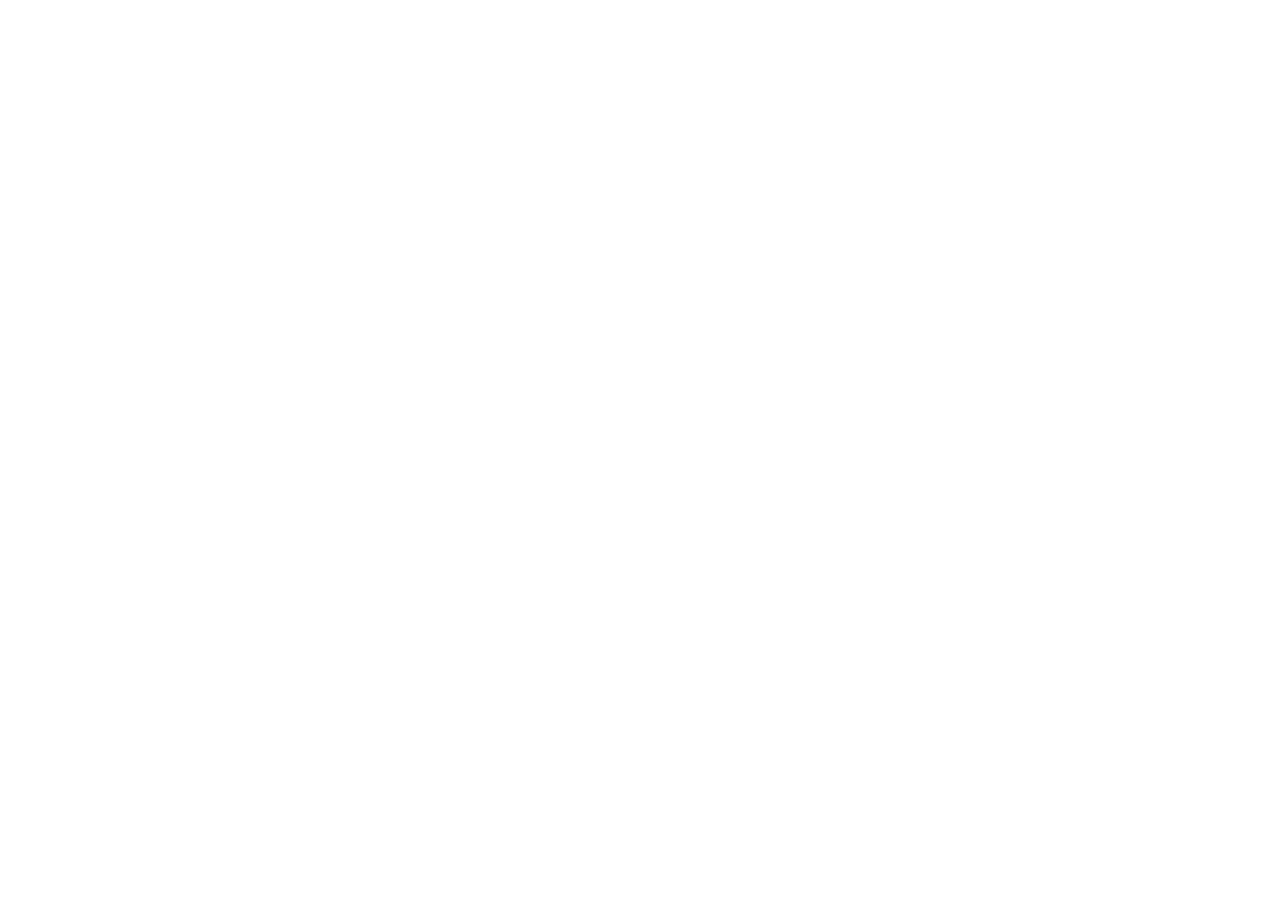
==== index.html @ 03d58672 "criando index.html" ====
<!DOCTYPE html>
<html lang="pt-br">
<head>
    <meta charset="UTF-8">
    <meta http-equiv="X-UA-Compatible" content="IE=edge">
    <meta name="viewport" content="width=device-width, initial-scale=1.0">
    <title>Adopet Home</title>
</head>
<body>
    
</body>
</html>
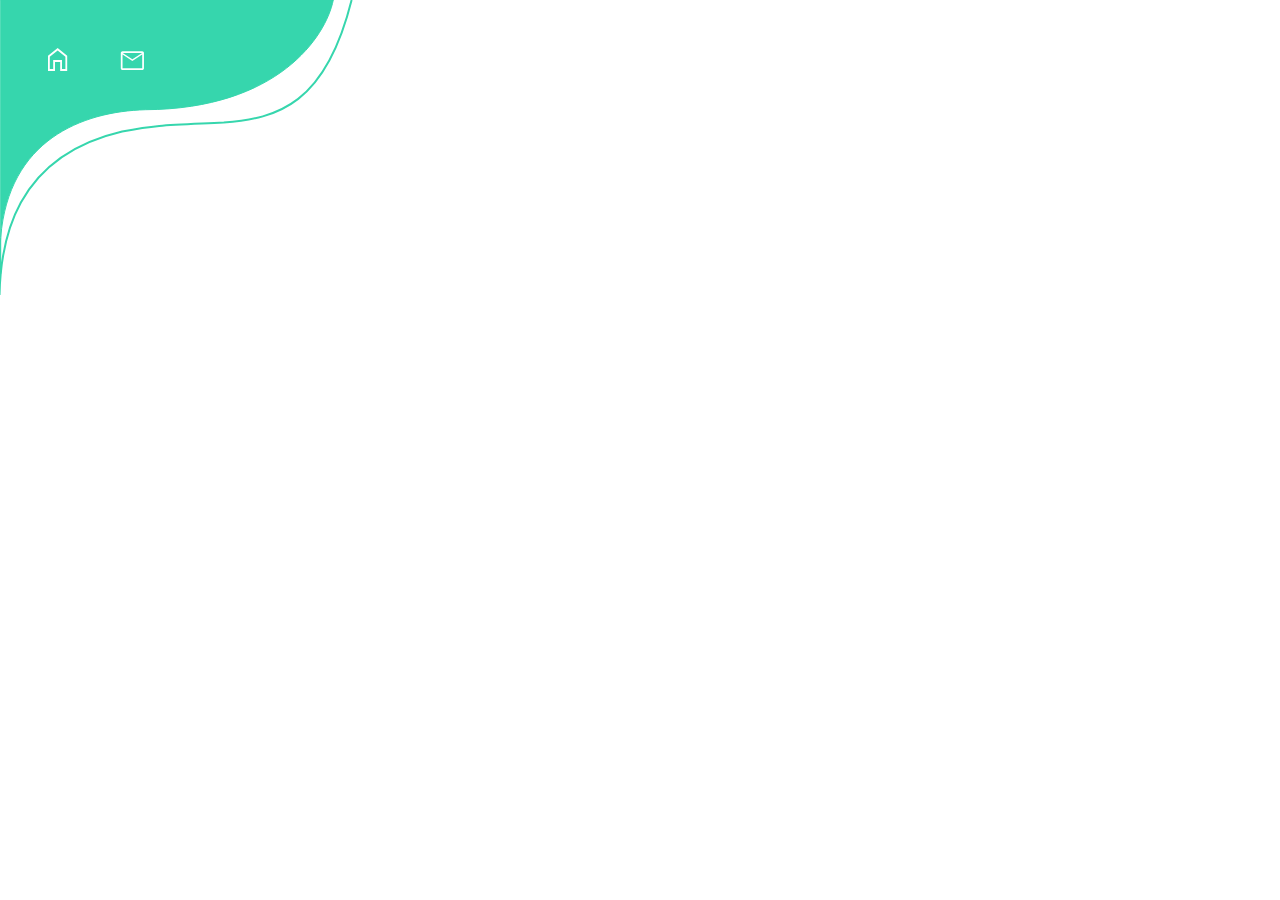
==== commit bb494fcc: "atualizando header - mobile" ====
--- a/index.html
+++ b/index.html
@@ -4,9 +4,23 @@
     <meta charset="UTF-8">
     <meta http-equiv="X-UA-Compatible" content="IE=edge">
     <meta name="viewport" content="width=device-width, initial-scale=1.0">
-    <title>Adopet Home</title>
+    <title>AdoPet - Página Inicial</title>
+    <link rel="stylesheet" href="css/reset.css">
+    <link rel="preconnect" href="https://fonts.googleapis.com">
+    <link rel="preconnect" href="https://fonts.gstatic.com" crossorigin>
+    <link href="https://fonts.googleapis.com/css2?family=IBM+Plex+Sans:wght@500&family=Poppins:wght@400;600&display=swap" rel="stylesheet">
+    <link rel="stylesheet" href="style.css">
+    <link rel="stylesheet" href="index.css">
 </head>
 <body>
-    
+    <header class="cabecalho">
+        <nav class="cabecalho__nav">
+            <a href="#" class="cabecalho__item"><img src="img/Casa.svg" alt="Ícone da home"></a>
+            <a href="#" class="cabecalho__item"><img src="img/Mensagens.svg" alt="Ícone de contato"></a>
+        </nav>
+    </header>
+    <footer>
+
+    </footer>
 </body>
 </html>--- a/style.css
+++ b/style.css
@@ -0,0 +1,32 @@
+:root {
+    --azul: #3772FF;
+    --verde: #36D6AD;
+    --coral: #FC7071;
+    --creme: #FCF0E3;
+    --cinza: #737380;
+    --cinza-claro: #BCBCBC;
+    --cinza-fundo: #F6F6F6;
+
+    --fonte-principal: 'Poppins', sans-serif;
+    --fonte-secundaria: 'IBM Plex Sans', sans-serif;
+}
+
+body {
+    font-family: var(--fonte-principal);
+    font-size: 1rem;
+    font-weight: 400;
+    line-height: 1.5rem;  
+}
+
+/* Estilizando o header */
+
+.cabecalho {
+    background: url("img/bg-header.svg") no-repeat;
+    background-position: left top;
+    padding: 3rem;
+    height: 80vh;
+}
+
+.cabecalho__item {
+    margin-right: 3rem;
+}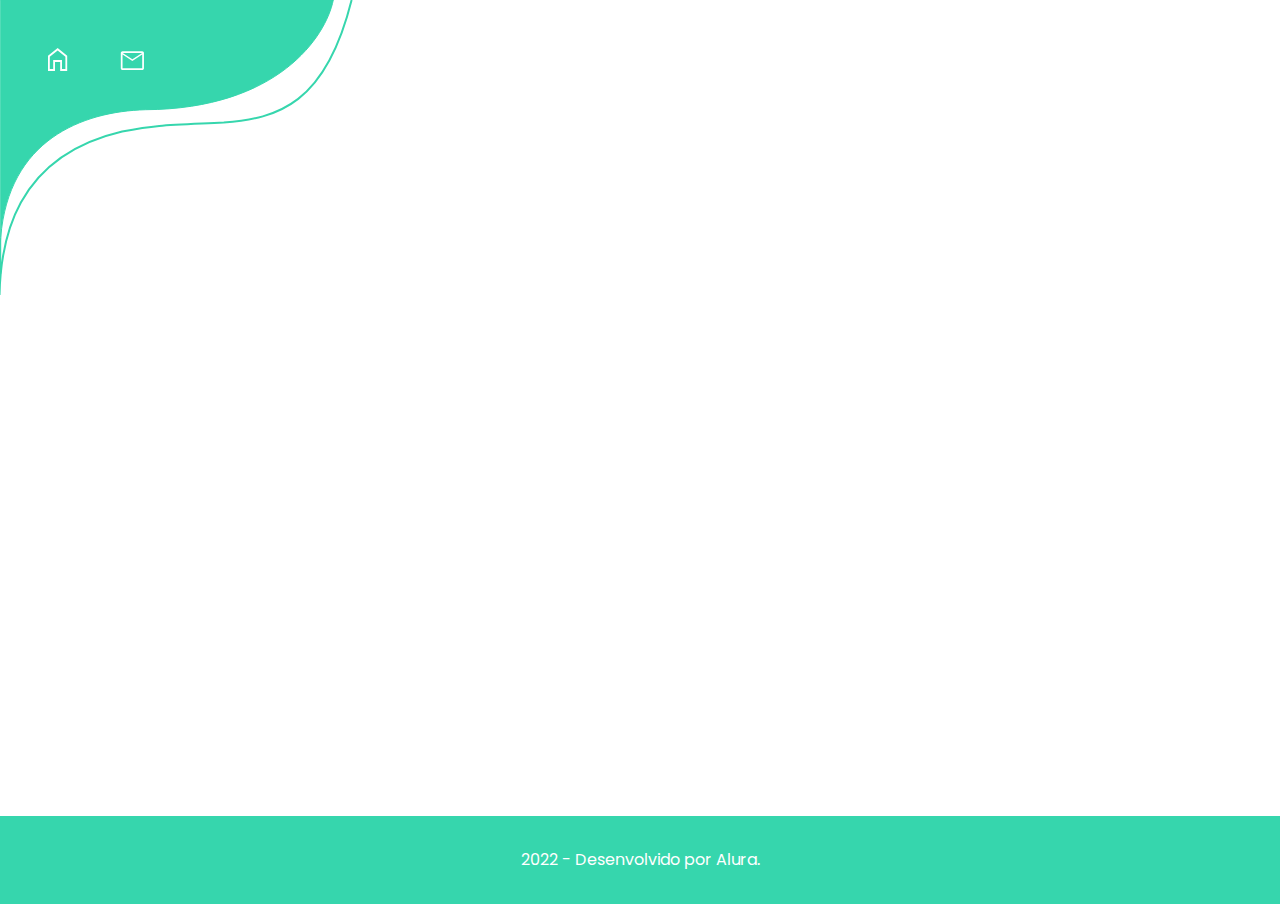
==== commit b970f43a: "desenvolvendo o footer" ====
--- a/index.html
+++ b/index.html
@@ -19,8 +19,8 @@
             <a href="#" class="cabecalho__item"><img src="img/Mensagens.svg" alt="Ícone de contato"></a>
         </nav>
     </header>
-    <footer>
-
+    <footer class="rodape">
+        <p>2022 - Desenvolvido por Alura.</p>
     </footer>
 </body>
 </html>--- a/style.css
+++ b/style.css
@@ -1,5 +1,6 @@
 :root {
     --azul: #3772FF;
+    --branco: #FFFFFF;
     --verde: #36D6AD;
     --coral: #FC7071;
     --creme: #FCF0E3;
@@ -29,4 +30,13 @@
 
 .cabecalho__item {
     margin-right: 3rem;
+}
+
+/* Estilizando o footer */
+
+.rodape {
+    color: var(--branco);
+    text-align: center;
+    background-color: var(--verde);
+    padding: 2rem 0;
 }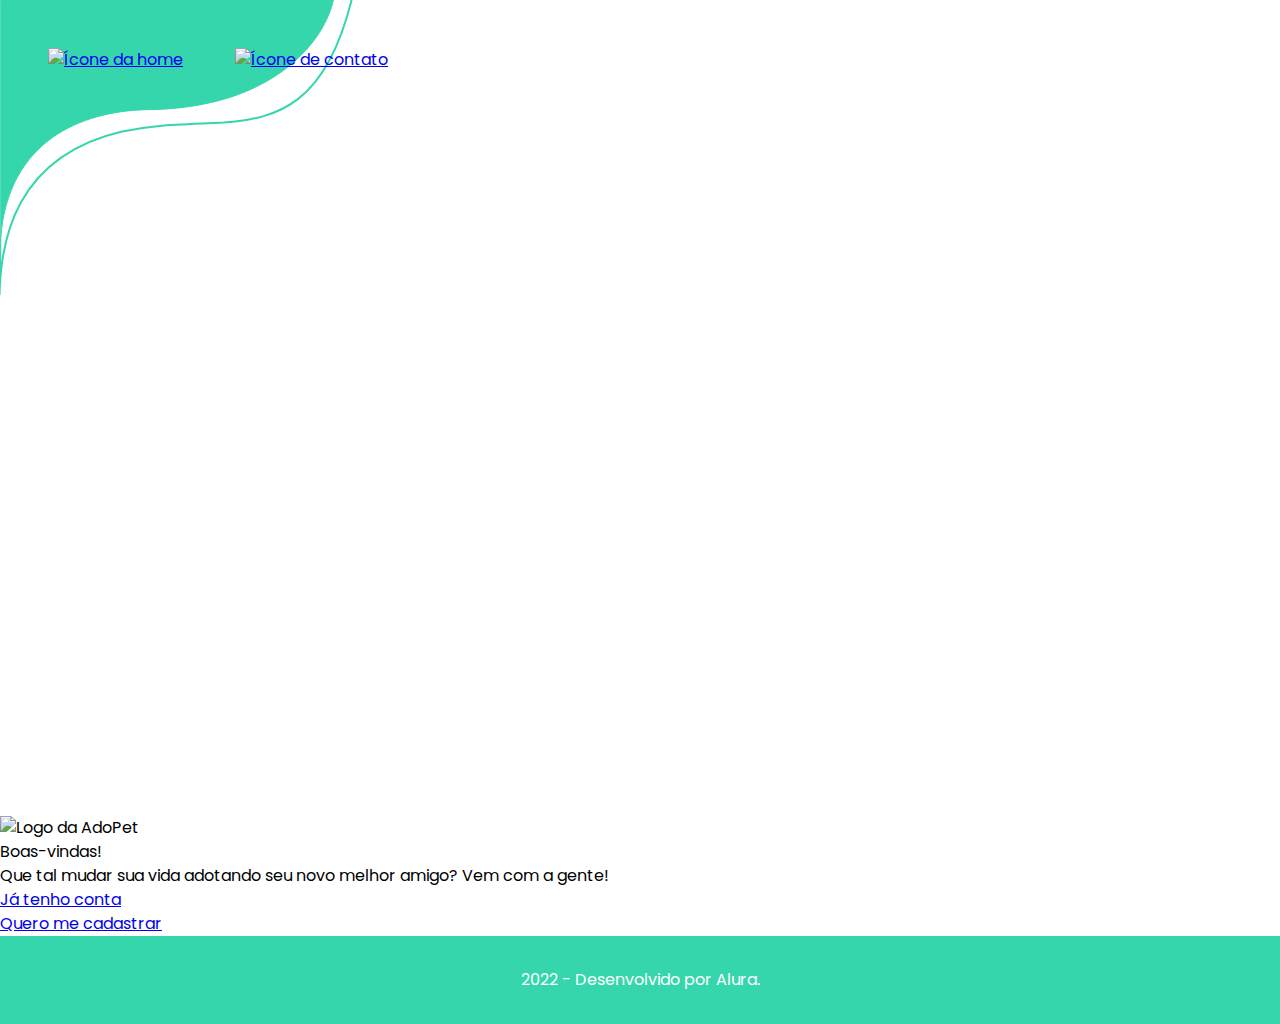
==== commit 376f2223: "desenvolvendo tela inicial - mobile" ====
--- a/index.html
+++ b/index.html
@@ -10,15 +10,26 @@
     <link rel="preconnect" href="https://fonts.gstatic.com" crossorigin>
     <link href="https://fonts.googleapis.com/css2?family=IBM+Plex+Sans:wght@500&family=Poppins:wght@400;600&display=swap" rel="stylesheet">
     <link rel="stylesheet" href="style.css">
-    <link rel="stylesheet" href="index.css">
+    <link rel="stylesheet" href="css/index.css">
 </head>
-<body>
+<body class="inicial">
     <header class="cabecalho">
         <nav class="cabecalho__nav">
-            <a href="#" class="cabecalho__item"><img src="img/Casa.svg" alt="Ícone da home"></a>
-            <a href="#" class="cabecalho__item"><img src="img/Mensagens.svg" alt="Ícone de contato"></a>
+            <a href="#" class="cabecalho__item"><img src="img/home.svg" alt="Ícone da home"></a>
+            <a href="#" class="cabecalho__item"><img src="img/mail.svg" alt="Ícone de contato"></a>
         </nav>
     </header>
+    <main>
+        <section class="destaque">
+            <img src="img/logo-branca.svg" alt="Logo da AdoPet">
+            <h1 class="destaque__titulo">Boas-vindas!</h1>
+            <p>Que tal mudar sua vida adotando seu novo melhor amigo? Vem com a gente!</p>
+            <ul class="destaque__botao">
+                <li class="botao__item"><a href="#" class="botao__texto">Já tenho conta</a></li>
+                <li class="botao__item"><a href="#" class="botao__texto">Quero me cadastrar</a></li>
+            </ul>
+        </section>
+    </main>
     <footer class="rodape">
         <p>2022 - Desenvolvido por Alura.</p>
     </footer>
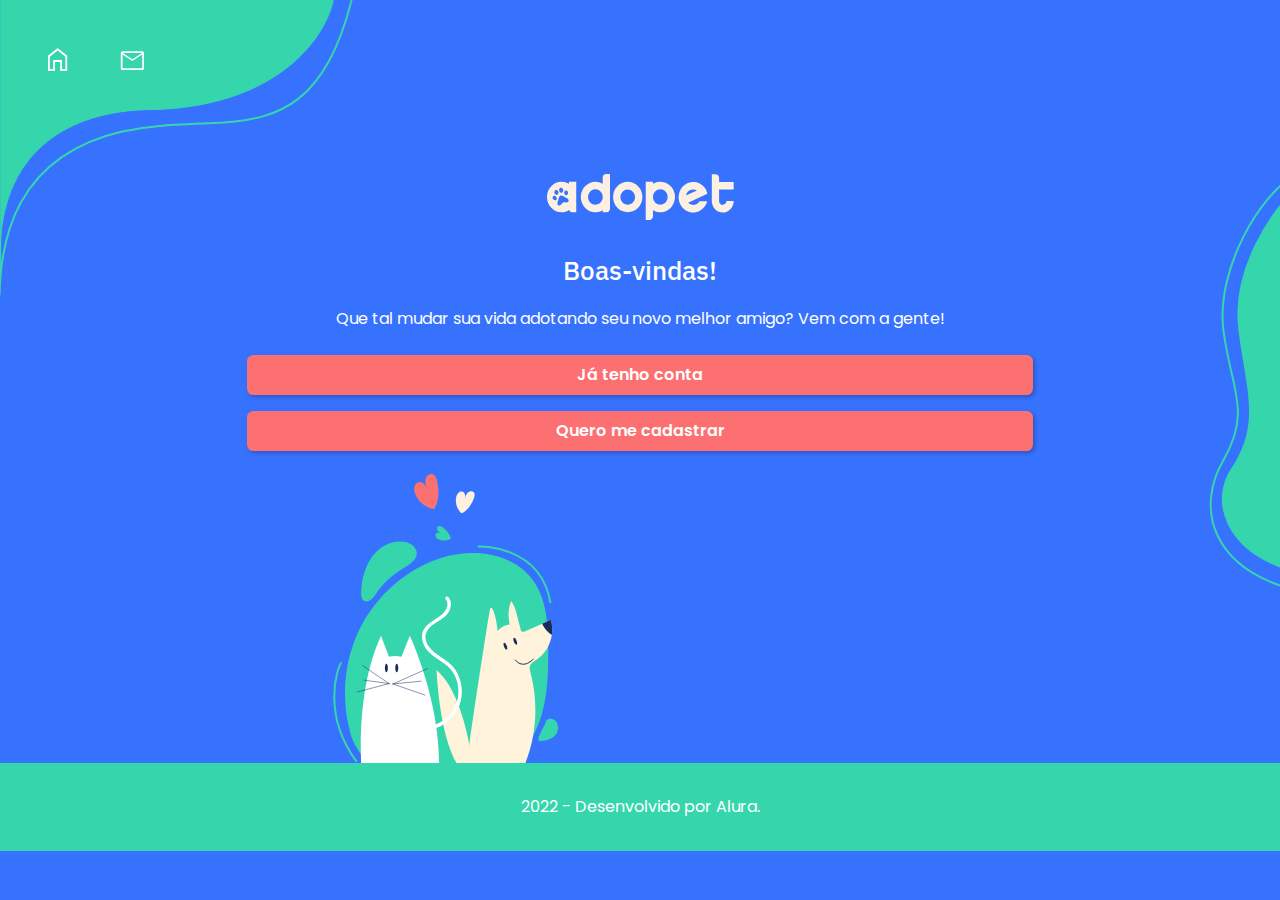
==== commit 183c4ad1: "atualizando página inicial - mobile" ====
--- a/index.html
+++ b/index.html
@@ -5,7 +5,6 @@
     <meta http-equiv="X-UA-Compatible" content="IE=edge">
     <meta name="viewport" content="width=device-width, initial-scale=1.0">
     <title>AdoPet - Página Inicial</title>
-    <link rel="stylesheet" href="css/reset.css">
     <link rel="preconnect" href="https://fonts.googleapis.com">
     <link rel="preconnect" href="https://fonts.gstatic.com" crossorigin>
     <link href="https://fonts.googleapis.com/css2?family=IBM+Plex+Sans:wght@500&family=Poppins:wght@400;600&display=swap" rel="stylesheet">
--- a/style.css
+++ b/style.css
@@ -1,3 +1,7 @@
+@import url(./css/reset.css);
+@import url(./css/cadastro.css);
+@import url(./css/login.css);
+
 :root {
     --azul: #3772FF;
     --branco: #FFFFFF;
@@ -7,6 +11,8 @@
     --cinza: #737380;
     --cinza-claro: #BCBCBC;
     --cinza-fundo: #F6F6F6;
+    --cinza-input: #f7f7f7;
+
 
     --fonte-principal: 'Poppins', sans-serif;
     --fonte-secundaria: 'IBM Plex Sans', sans-serif;
@@ -16,24 +22,22 @@
     font-family: var(--fonte-principal);
     font-size: 1rem;
     font-weight: 400;
-    line-height: 1.5rem;  
+    line-height: 1.5rem;
+
+    background: url("img/forma-bg-1.svg") no-repeat;
+    background-position: left top;
 }
 
-/* Estilizando o header */
-
+/*Estilizando o header*/
 .cabecalho {
-    background: url("img/bg-header.svg") no-repeat;
-    background-position: left top;
     padding: 3rem;
-    height: 80vh;
 }
 
 .cabecalho__item {
     margin-right: 3rem;
 }
 
-/* Estilizando o footer */
-
+/*Estilizando o footer*/
 .rodape {
     color: var(--branco);
     text-align: center;
--- a/css/index.css
+++ b/css/index.css
@@ -0,0 +1,40 @@
+.inicial {
+    background-color: var(--azul);
+    background-image: url("../img/forma-bg-1.svg"), url("../img/forma-bg-2.svg"), url("../img/ilustration-cat-dog.svg");
+    background-repeat: no-repeat;
+    background-position: left top, right 40%, bottom 4rem left 30%;
+    color: var(--branco);   
+}
+
+.destaque {
+    margin: 3rem;
+    text-align: center;
+}
+
+.destaque__titulo {
+    font-family: var(--fonte-secundaria);
+    font-size: 1.6rem;
+    font-weight: 500;
+    margin: 2rem 0 1.5rem;
+}
+
+.destaque__botao {
+    height: 23rem; /*defini uma altura padrão para o final da página para evitar que a ilustração fique por baixo do botão*/
+    margin-top: 1rem;
+}
+
+.botao__item {
+    background-color: var(--coral);
+    border-radius: .4rem;
+    box-shadow: 2px 2px 4px rgba(0, 0, 0, 0.25);
+    display: inline-block;
+    margin: .5rem 0;
+    padding: .5rem;
+    width: 65%;
+}
+
+.botao__texto {
+    color: var(--branco);
+    font-weight: 600;
+    text-decoration: none;
+}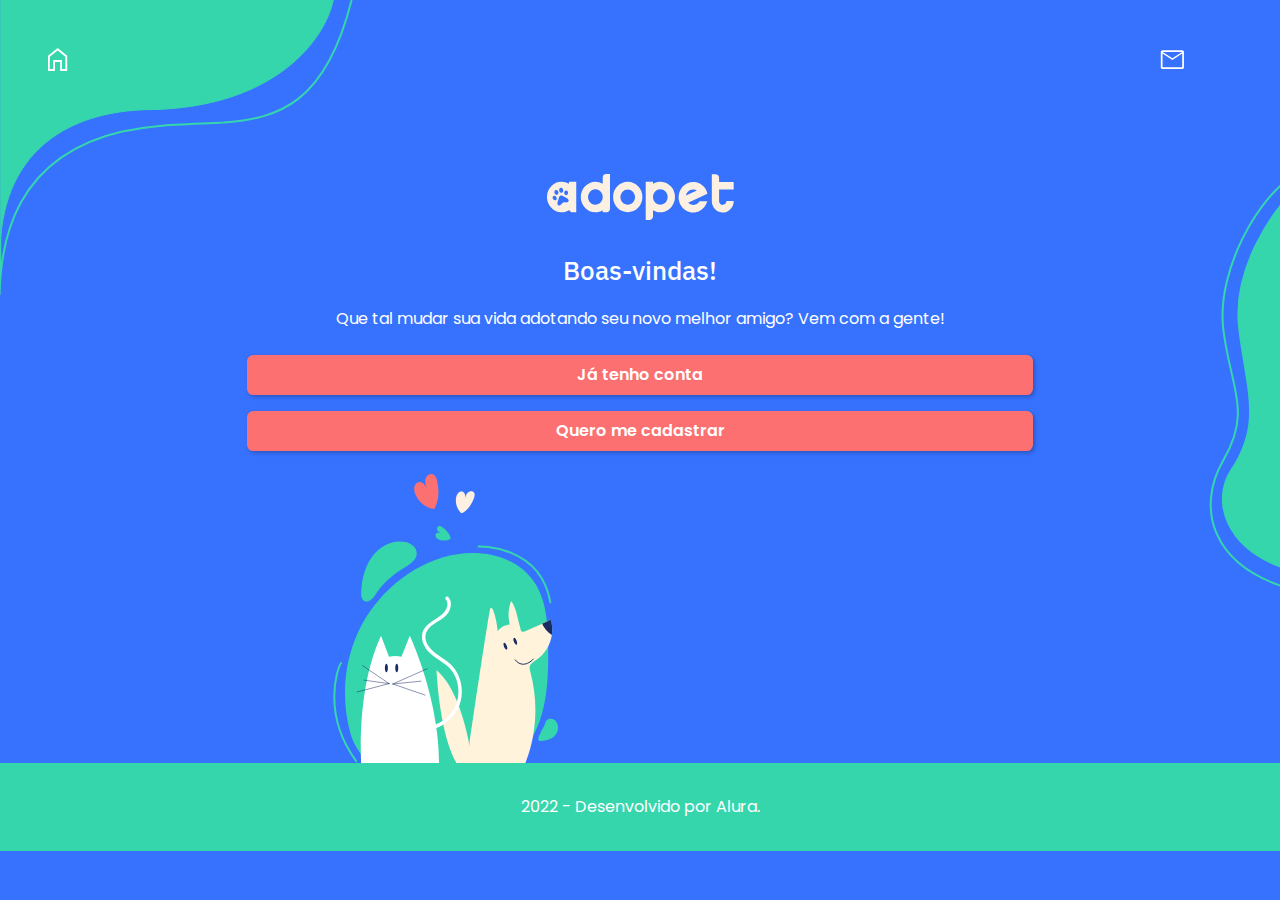
==== commit 6814c13f: "desenvolvendo home - mobile" ====
--- a/index.html
+++ b/index.html
@@ -9,7 +9,6 @@
     <link rel="preconnect" href="https://fonts.gstatic.com" crossorigin>
     <link href="https://fonts.googleapis.com/css2?family=IBM+Plex+Sans:wght@500&family=Poppins:wght@400;600&display=swap" rel="stylesheet">
     <link rel="stylesheet" href="style.css">
-    <link rel="stylesheet" href="css/index.css">
 </head>
 <body class="inicial">
     <header class="cabecalho">
--- a/style.css
+++ b/style.css
@@ -1,6 +1,8 @@
 @import url(./css/reset.css);
+@import url(./css/index.css);
 @import url(./css/cadastro.css);
 @import url(./css/login.css);
+@import url(./css/home.css);
 
 :root {
     --azul: #3772FF;
@@ -11,7 +13,7 @@
     --cinza: #737380;
     --cinza-claro: #BCBCBC;
     --cinza-fundo: #F6F6F6;
-    --cinza-input: #f7f7f7;
+    --cinza-claro-bg: #f7f7f7;
 
 
     --fonte-principal: 'Poppins', sans-serif;
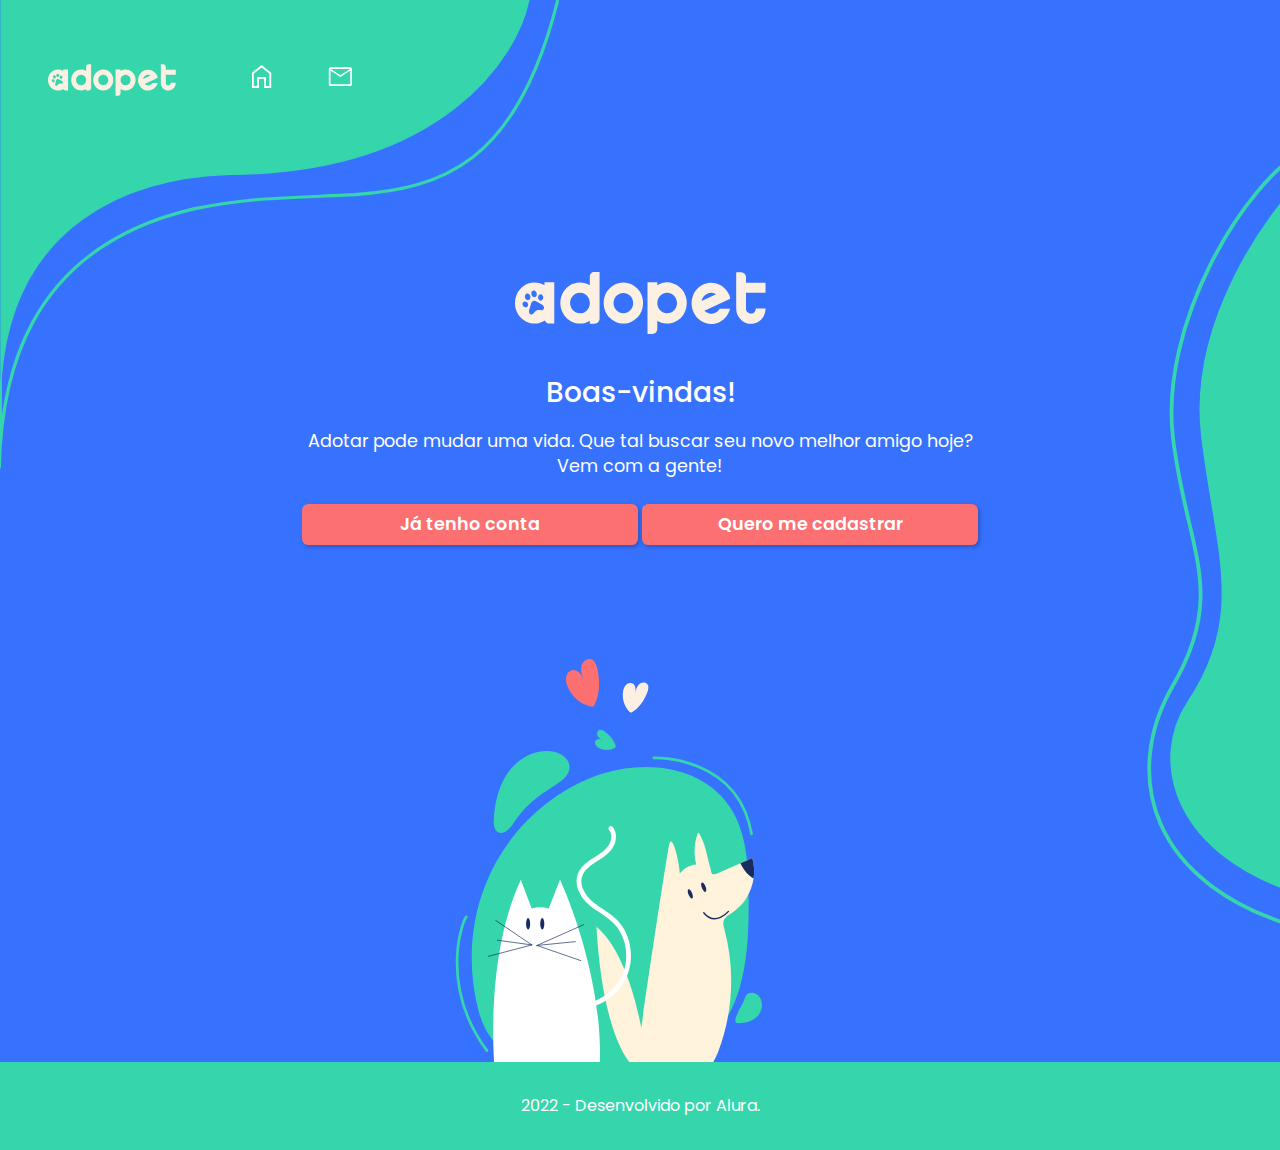
==== commit 8a3a94e8: "página inicial - tablet e desktop" ====
--- a/index.html
+++ b/index.html
@@ -1,5 +1,6 @@
 <!DOCTYPE html>
 <html lang="pt-br">
+
 <head>
     <meta charset="UTF-8">
     <meta http-equiv="X-UA-Compatible" content="IE=edge">
@@ -8,28 +9,35 @@
     <link rel="preconnect" href="https://fonts.googleapis.com">
     <link rel="preconnect" href="https://fonts.gstatic.com" crossorigin>
     <link href="https://fonts.googleapis.com/css2?family=IBM+Plex+Sans:wght@500&family=Poppins:wght@400;600&display=swap" rel="stylesheet">
-    <link rel="stylesheet" href="style.css">
+    <link rel="stylesheet" href="./style.css">
 </head>
-<body class="inicial">
+
+<body class="body-inicial">
     <header class="cabecalho">
+        <img src="./img/logo-branca.svg" alt="Logo da Adopet" class="cabecalho__logo">
         <nav class="cabecalho__nav">
-            <a href="#" class="cabecalho__item"><img src="img/home.svg" alt="Ícone da home"></a>
-            <a href="#" class="cabecalho__item"><img src="img/mail.svg" alt="Ícone de contato"></a>
+            <a href="#" class="cabecalho__item"><img src="./img/home.svg" alt="Ícone da home"></a>
+            <a href="#" class="cabecalho__item"><img src="./img/mail.svg" alt="Ícone de contato"></a>
         </nav>
     </header>
+
     <main>
-        <section class="destaque">
-            <img src="img/logo-branca.svg" alt="Logo da AdoPet">
-            <h1 class="destaque__titulo">Boas-vindas!</h1>
-            <p>Que tal mudar sua vida adotando seu novo melhor amigo? Vem com a gente!</p>
-            <ul class="destaque__botao">
+        <section class="chamada">
+            <img src="./img/logo-branca.svg" alt="Logo da AdoPet" class="chamada__logo">
+            <h1 class="chamada__titulo">Boas-vindas!</h1>
+            <p class="chamada__texto-mobile">Que tal mudar sua vida adotando seu novo melhor amigo? Vem com a gente!</p>
+            <p class="chamada__texto-tablet">Adotar pode mudar uma vida. Que tal buscar seu novo melhor amigo hoje?</p>
+            <p class="chamada__texto-tablet">Vem com a gente!</p>
+            <ul class="chamada__botao">
                 <li class="botao__item"><a href="#" class="botao__texto">Já tenho conta</a></li>
                 <li class="botao__item"><a href="#" class="botao__texto">Quero me cadastrar</a></li>
             </ul>
         </section>
     </main>
+
     <footer class="rodape">
         <p>2022 - Desenvolvido por Alura.</p>
     </footer>
+
 </body>
 </html>--- a/style.css
+++ b/style.css
@@ -25,24 +25,61 @@
     font-size: 1rem;
     font-weight: 400;
     line-height: 1.5rem;
-
-    background: url("img/forma-bg-1.svg") no-repeat;
-    background-position: left top;
 }
 
-/*Estilizando o header*/
-.cabecalho {
-    padding: 3rem;
+
+/*------------------------------header*/
+
+.cabecalho__nav {
+    margin: 3rem;
+    width: 100px;
 }
 
-.cabecalho__item {
-    margin-right: 3rem;
+.cabecalho__logo {
+    display: none;
 }
 
-/*Estilizando o footer*/
+
+/*------------------------------footer*/
+
 .rodape {
+    background-color: var(--verde);
     color: var(--branco);
+    padding: 2rem 0;
     text-align: center;
-    background-color: var(--verde);
-    padding: 2rem 0;
+}
+
+
+/*------------------------------TABLET*/
+
+@media screen and (min-width: 768px) {
+
+    .cabecalho {
+        display: flex;
+        align-items: center;
+        justify-content: space-between;
+        margin: 4rem 3rem 0;
+        width: 304px;
+    }
+
+    .cabecalho__logo {
+        display: inline;
+        height: 2rem;
+        width: 8rem;
+    }
+
+    .cabecalho__nav {
+        margin: 0 0 0 3rem;
+    }
+}
+
+
+/*------------------------------DESKTOP*/
+
+@media screen and (min-width: 1440px) {
+
+    .cabecalho {
+        margin-left: 10rem;
+        width: 255px;
+    }
 }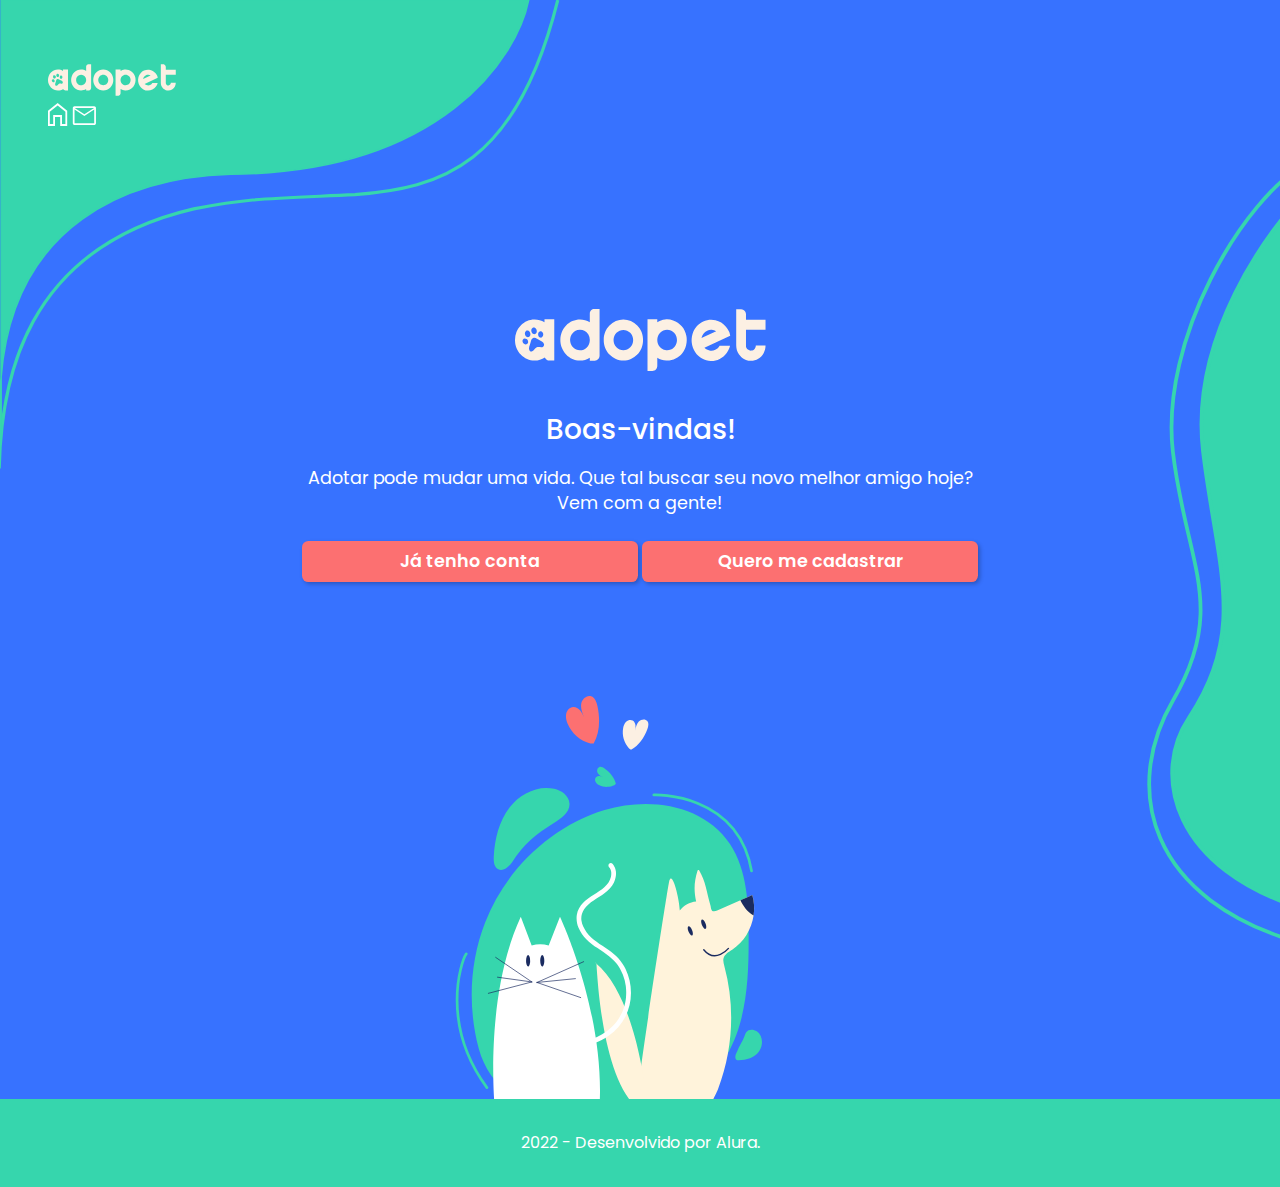
==== commit e532b79c: "página inicial - tablet e desktop" ====
--- a/index.html
+++ b/index.html
@@ -1,5 +1,5 @@
 <!DOCTYPE html>
-<html lang="pt-br">
+<html lang="pt-BR">
 
 <head>
     <meta charset="UTF-8">
@@ -13,12 +13,15 @@
 </head>
 
 <body class="body-inicial">
+
     <header class="cabecalho">
-        <img src="./img/logo-branca.svg" alt="Logo da Adopet" class="cabecalho__logo">
-        <nav class="cabecalho__nav">
-            <a href="#" class="cabecalho__item"><img src="./img/home.svg" alt="Ícone da home"></a>
-            <a href="#" class="cabecalho__item"><img src="./img/mail.svg" alt="Ícone de contato"></a>
-        </nav>
+        <div class="cabecalho__completo">
+            <img src="./img/logo-branca.svg" alt="Logo da Adopet" class="cabecalho__logo">
+            <nav class="cabecalho__menu">
+                <a href="#"><img src="./img/home.svg" alt="Ícone da home"></a>
+                <a href="#"><img src="./img/mail.svg" alt="Ícone de contato"></a>
+            </nav>
+        </div>
     </header>
 
     <main>
